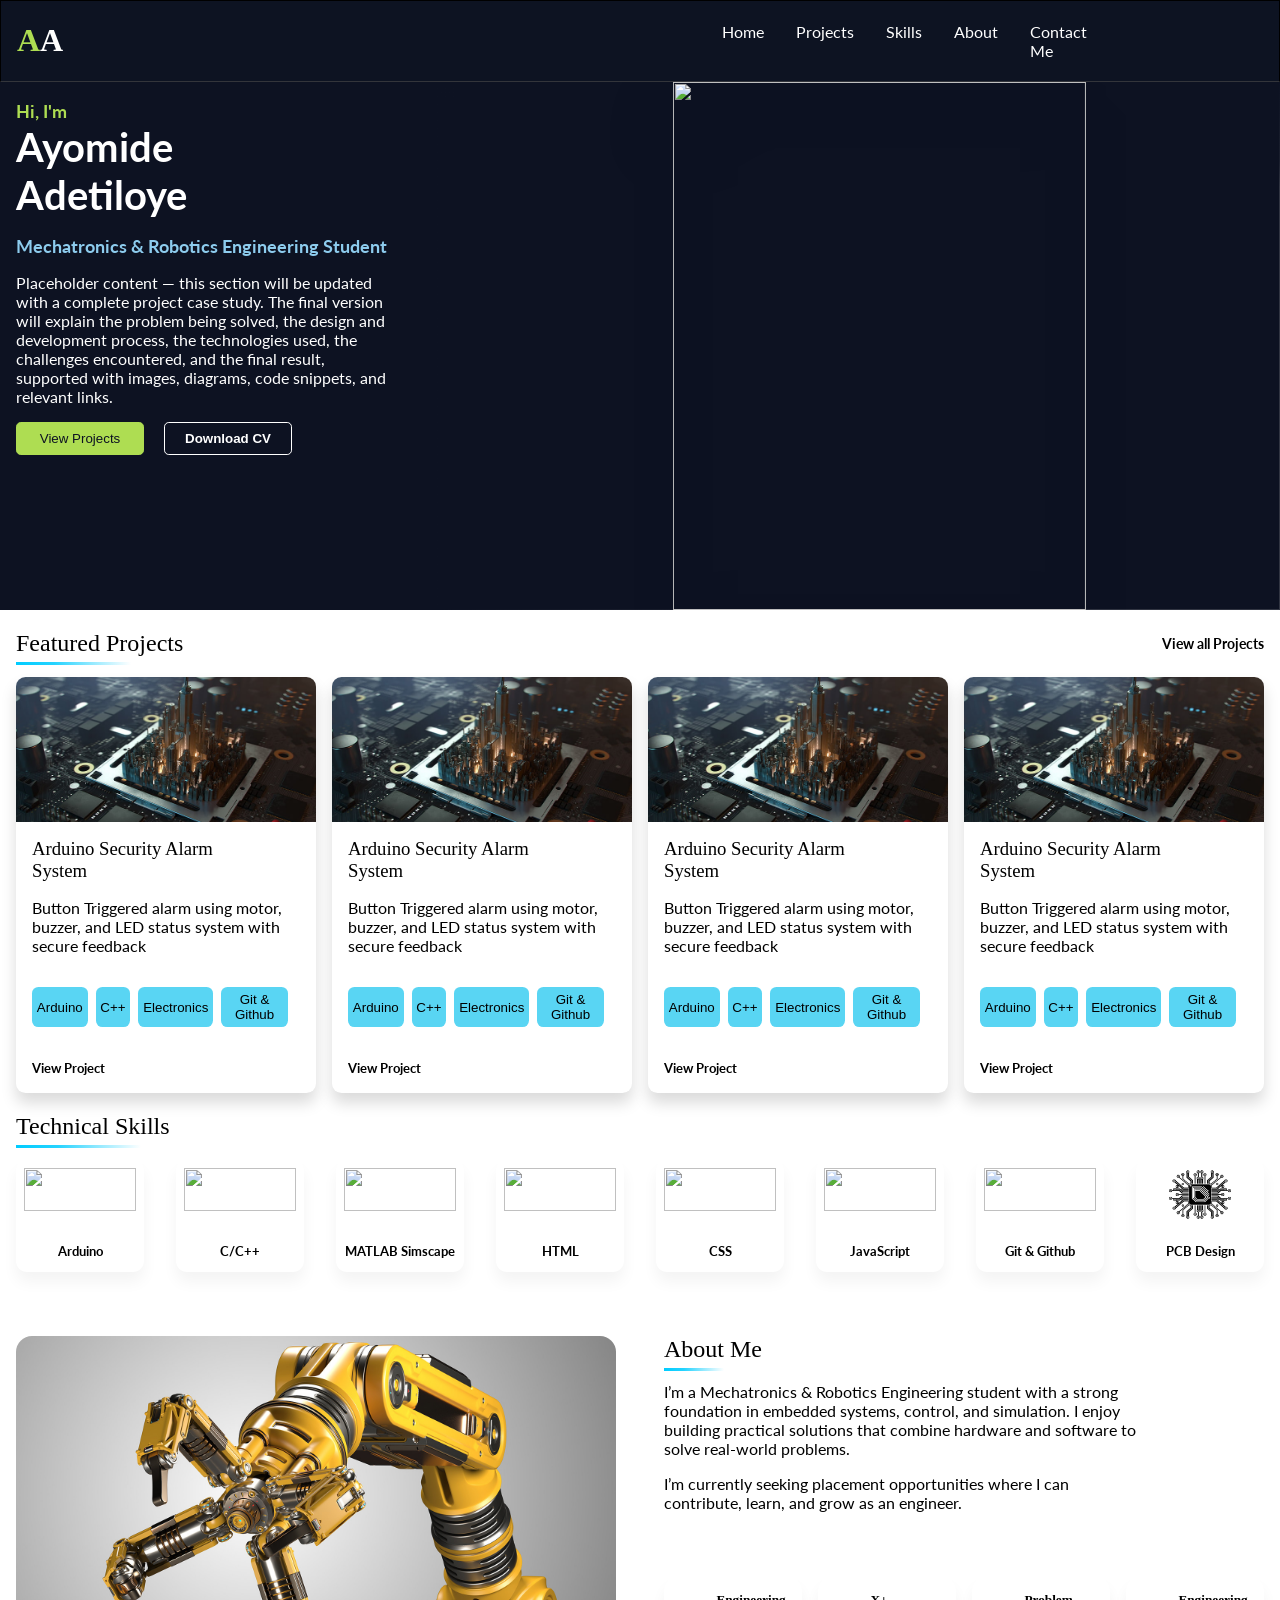
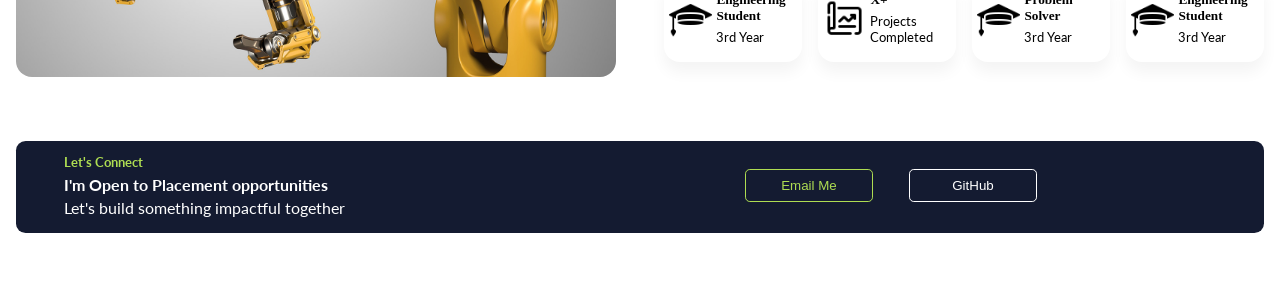
==== landing_page/landing_page.html @ 44941972 "v0.1.1" ====
<!doctype html>
<head>
  <meta name="viewport" content="width=device-width, initial-scale=1.0" />
  <link rel="preconnect" href="https://fonts.googleapis.com" />
  <link rel="preconnect" href="https://fonts.gstatic.com" crossorigin />
  <link
    href="https://fonts.googleapis.com/css2?family=Lato:ital,wght@0,100;0,300;0,400;0,700;0,900;1,100;1,300;1,400;1,700;1,900&display=swap"
    rel="stylesheet" />
  <!--Lato Font (used for normal text etc)-->
  <link rel="preconnect" href="https://fonts.googleapis.com" />
  <link rel="preconnect" href="https://fonts.gstatic.com" crossorigin />
  <link
    href="https://fonts.googleapis.com/css2?family=Pliant:ital,wght@0,100..900;1,100..900&display=swap"
    rel="stylesheet" />
  <!--Pliant Font (used for big titles etc)-->

  <!--CSS Styles-->
  <link rel="stylesheet" href="../universal-components/body.css" />
  <link rel="stylesheet" href="featured-projects.css" />
  <link rel="stylesheet" href="./technical-skills/technical-skills.css" />
  <link rel="stylesheet" href="./About-me/about-me.css" />
</head>
<body>
  <header>
    <h1><span class="h1-1">A</span>A</h1>
    <nav class="headerLinks">
      <a href="http://127.0.0.1:5500/landing_page/landing_page.html">Home</a>
      <a href="http://127.0.0.1:5500/projects_page/projects_page.html">Projects</a>
      <a href="">Skills</a>
      <a href="">About</a>
      <a href="">Contact Me</a>
    </nav>
  </header>

  <main>
    <!--=============================hero banner================================-->
    <section class="hero-banner">
      <div class="hero-banner-left">
        <p class="hbl-p1">Hi, I'm</p>
        <h2>Ayomide <br />Adetiloye</h2>
        <p class="expertise">Mechatronics & Robotics Engineering Student</p>
        <p class="hero-description">
          Placeholder content — this section will be updated with a complete
          project case study. The final version will explain the problem being
          solved, the design and development process, the technologies used, the
          challenges encountered, and the final result, supported with images,
          diagrams, code snippets, and relevant links.
        </p>
        <div>
          <a href="http://127.0.0.1:5500/projects_page/projects_page.html"><button class="hbl-b1">View Projects</button></a>
          <button class="hbl-b2">Download CV</button>
        </div>
      </div>
      <div class="hero-banner-right">
        <img
          src="../images/ChatGPT Image Jun 12, 2026, 01_33_32 AM.png"
          class="hbr-img1" />
        <img
          src="../images/pawel-czerwinski-7LoWpCOAn6k-unsplash.jpg"
          class="hbr-img2" />
      </div>
    </section>
    <!--=============================Featured Projects===========================-->
    <section class="featured-projects-sect">
      <div class="fps-1">
        <h2>Featured Projects</h2>
        <a href="http://127.0.0.1:5500/projects_page/projects_page.html">View all Projects</a>
      </div>
      <div class="project-cards-wrapper"></div>
    </section>
    <!--=============================Technical Skills===========================-->
    <section class="techS-sect">
      <h2>Technical Skills</h2>
      <div id="techS-wrapper"></div>
    </section>
    <!--=============================About-Me===========================-->
    <section class="aboutme-sect">
      <div class="profilepic-wrapper">
        <img src="About-me/images/mykola-holyutyak-4.jpg" />
      </div>
      <div class="aboutme-sect-right">
        <h2>About Me</h2>
        <p>
          I’m a Mechatronics & Robotics Engineering student with a strong
          foundation in embedded systems, control, and simulation. I enjoy
          building practical solutions that combine hardware and software to
          solve real-world problems.
        </p>
        <p>
          I’m currently seeking placement opportunities where I can contribute,
          learn, and grow as an engineer.
        </p>
        <div class="abm-cards-wrap"></div>
      </div>
    </section>
  </main>

  <footer>
    <div>
    <h5>Let's Connect</h5>
    <h4>I'm Open to Placement opportunities</h4>
    <p>Let's build something impactful together</p>
    </div>

    <div>
      <button class="fb1">Email Me</button>
      <button class="fb2">GitHub</button>
    </div>
  </footer>
  <!--========================================JavaScript===============================-->
  <script type="module" src="featured-projects/featured-projects.js"></script>
  <script type="module" src="technical-skills/technical-skills.js"></script>
  <script type="module" src="About-me/about-me.js"></script>
</body>
---- universal-components/body.css ----
body {
  margin: 0;
}

/*===========header============*/
header {
  background-color: #0d1322;
  display: flex;
  flex-direction: row;
  justify-content: space-between;
  align-items: center;
  margin-bottom: 0;
  padding-left: 1rem;
  border-bottom: rgba(80, 80, 80, 0.571);
  border-width: 0.5px;
  border-style: solid;
}

header h1 {
  flex: 4;
  color: white;
  font-family: Pliant;
}

.h1-1 {
  color: #aedd52;
}

.headerLinks {
  flex: 2;
  display: flex;
  gap: 2rem;
  height: 100%;
  margin-right: 12rem;
}

.headerLinks a {
  color: white;
  text-decoration: none;
  font-family: Lato;
}

main {
  margin-top: 0;
}

/*=====================hero banner===============*/
.hero-banner {
  background-color: #0d1222;
  padding-left: 1rem;
  display: flex;
  flex-direction: row;
  min-height: 33rem;
  max-height: 33rem;
  color: white;
  font-family: Lato;
}
/*-------left---------*/
.hero-banner-left {
  flex: 1;
}
.hbl-p1 {
  color: #aedd52;
  margin-bottom: 0.1rem;
  font-weight: bold;
  font-size: large;
}
.hero-banner-left h2 {
  color: white;
  font-size: 2.5rem;
  margin: 0;
}
.expertise {
  width: fit-content;
  color: #8dccee;
  margin-top: 1rem;
  margin-bottom: 1rem;
  font-weight: bold;
  font-size: large;
}
.hero-description {
  width: 90%;
  color: white;
  margin-top: 0;
}
/*-----right--------*/
.hero-banner-right {
  flex: 2;
  overflow: hidden;
  position: relative;
}

.hbr-img1 {
  position: absolute;
  object-fit: cover;
  width: 70%;
  height: 100%;
  z-index: 1;
  filter: drop-shadow(0 25px 35px rgba(0, 0, 0, 0.45));
  transform: translate(40%, 0%); /*transformation used for the imgae*/
}

.hbr-img2 {
  object-fit: cover;
  position: absolute;
  width: 100%;
  height: 100%;
  opacity: 0.2;
}

.hero-banner-right::after {
  position: absolute;
  content: "";
  background: linear-gradient(
    to right,
    #0d1222,
    #0d1222e6,
    #0d1222bd,
    #0d1222a5,
    #0d122200
  );
  height: 100%;
  left: 0;
  right: 60%;
}
.hero-banner-right::before {
  position: absolute;
  content: "";
  background: linear-gradient(
    to bottom,
    #0d1222,
    #0d1222e6,
    #0d1222bd,
    #0d1222a5,
    #0d122200
  );
  top: 0;
  bottom: 80%;
  width: 100%;
  z-index: 1;
}

/*---------------buttons*----------------*/
.hero-banner-left button {
  border-radius: 0.3rem;
  padding-top: 0.5rem;
  padding-bottom: 0.5rem;
  padding-left: 0.3rem;
  padding-right: 0.3rem;
  width: 8rem;
  border-style: solid;
  border-width: 0.08rem;
}
.hbl-b1 {
  background-color: #aedd52;
  border: #aedd52;
  color: #0d1222;
  margin-right: 1rem;
}

.hbl-b2 {
  background-color: none;
  background: none;
  color: white;
  border: white;
  font-weight: 600;
}

/*---------------footer*----------------*/
footer{
  margin: 1rem;
  margin-right: 1rem;
  margin-top: 4rem;
  background-color: #141b31;
  margin-bottom: 3rem;
  display: flex;
  flex-direction: row;
  align-items: center;
  gap: 25rem;
  padding-left: 3rem;
  padding-right: 3rem;
  border-radius: 0.6rem;
  padding-top: 0.8rem;
  padding-bottom: 1rem;
}

footer h5{
   color: #aedd52;;
  font-family: Lato;
  margin-top: 0;
  margin-bottom: 0.3rem;
}
footer h4{
   color: rgb(255, 255, 255);
  font-family: Lato;
  margin-top: 0;
  margin-bottom: 0.3rem;
}
footer p{
   color: rgb(255, 255, 255);
  font-family: Lato;
  margin-top: 0;
  margin-bottom: 0;
}

.fb1{
  border-radius: 0.3rem;
  padding-top: 0.5rem;
  padding-bottom: 0.5rem;
  padding-left: 0.3rem;
  padding-right: 0.3rem;
  width: 8rem;
  background: none;
  color: #aedd52;
  border: #aedd52 solid 0.08rem;
  margin-right: 2rem;
}

.fb2{
  border-radius: 0.3rem;
  padding-top: 0.5rem;
  padding-bottom: 0.5rem;
  padding-left: 0.3rem;
  padding-right: 0.3rem;
  width: 8rem;
  background: none;
  color: #ffffff;
  border: #ffffff solid 0.08rem;
  margin-right: 2rem;
}
---- landing_page/featured-projects.css ----
.featured-projects-sect {
  display: flex;
  flex-direction: column;
  padding-left: 1rem;
  padding-right: 1rem;
}

.fps-1 {
  display: flex;
  justify-content: space-between;
  align-items: center;
}

.fps-1 a {
  font-family: Lato;
  font-size: 0.9rem;
  font-weight: bold;
  text-decoration: none;
  color: black;
}
.fps-1 a:hover, .vp-link:hover{
  color: rgb(143, 143, 143);
  transition: 0.2s;
}

.featured-projects-sect h2 {
  font-family: Pliant;
  font-weight: 500;
  position: relative;
  flex: 1;
}

.featured-projects-sect h2::after {
  content: "";
  position: absolute;
  left: 0;
  bottom: -0.5rem;
  width: 10%;
  height: 3px;
  background: linear-gradient(to right, #00ccff, #25d3ff, #25d3ff7c, #25d3ff00);
}

/*------------------card structure--------------*/

.project-cards-wrapper {
  display: flex;
  flex-direction: row;
  gap: 1rem;
}

.project-card {
  flex: 1;
  max-height: 26rem;
  border-radius: 0.6rem;
  overflow: hidden;
  box-shadow: 0 10px 15px rgba(0, 0, 0, 0.144);
}

.project-card-top {
  width: 100%;
  height: 35%;
  overflow: hidden;
}

.project-card-btm {
  height: 65%;
  padding: 1rem;
}

/*----Project info-------------*/
.featured-project-image {
  object-fit: cover;
  width: 100%;
  height: 100%;
}

.featured-project-name {
  margin: 0;
  font-family: Pliant;
  font-weight: 500;
  max-width: 12rem;
}

.project-descp {
  font-family: Lato;
  max-width: 16rem;
  font-size: 1rem;
}

.tag-wrapper {
  display: flex;
  gap: 0.5rem;
  justify-content: space-between;
  max-width: 16rem;
  margin-top: 2rem;
}

.project-tag {
  flex: auto;
  border: none;
  background-color: #59d5f3;
  padding: 0.3rem;
  border-radius: 0.4rem;
}

.vp-wrapper {
  margin-top: 2rem;
}

.vp-link {
  text-decoration: none;
  font-family: Lato;
  color: black;
  font-size: 0.8rem;
  font-weight: bold;
}
---- landing_page/technical-skills/technical-skills.css ----
.techS-sect {
  display: flex;
  flex-direction: column;
  padding-left: 1rem;
  padding-right: 1rem;
}

.techS-sect h2 {
  font-family: Pliant;
  font-weight: 500;
  position: relative;
}

.techS-sect h2::after {
  content: "";
  position: absolute;
  left: 0;
  bottom: -0.5rem;
  width: 10%;
  height: 3px;
  background: linear-gradient(to right, #00ccff, #25d3ff, #25d3ff7c, #25d3ff00);
}

#techS-wrapper {
  display: flex;
  flex-direction: row;
  height: 7rem;
  gap: 2rem;
}

.skill-card {
  flex: 1;
  border-radius: 0.7rem;
  overflow: hidden;
  box-shadow: 0 10px 15px rgba(0, 0, 0, 0.048);
}

.skill-cardtop {
  height: 60%;
  overflow: hidden;
  padding: 0.5rem;
}

.skill-cardbtm {
  height: 40%;
  display: flex;
  justify-content: center;
  align-items: flex-start;
}

.skill-icon {
  object-fit: contain;
  width: 100%;
  height: 80%;
}

.skill-name {
  color: black;
  font-family: Lato;
  margin: 0;
}
---- landing_page/About-me/about-me.css ----
.aboutme-sect {
  padding-left: 1rem;
  padding-right: 1rem;
  display: flex;
  flex-direction: row;
  gap: 3rem;
  margin-top: 4rem;
}

.profilepic-wrapper {
  flex: 1;
  overflow: hidden;
  border-radius: 1rem;
}

.profilepic-wrapper img {
  width: 100%;
  height: 100%;
}

.aboutme-sect-right {
  flex: 1;
  font-family: Lato;
}

.aboutme-sect-right h2 {
  font-family: Pliant;
  font-weight: 500;
  position: relative;
  margin-top: 0;
}

.aboutme-sect-right h2::after {
  content: "";
  position: absolute;
  left: 0;
  bottom: -0.5rem;
  width: 10%;
  height: 3px;
  background: linear-gradient(to right, #00ccff, #25d3ff, #25d3ff7c, #25d3ff00);
}

.aboutme-sect-right p {
  width: 80%;
}

/*==============================card structure============================*/
.abm-cards-wrap {
  display: flex;
  flex-direction: row;
  height: 25%;
  gap: 1rem;
  margin-top: 4rem;
}

.abm-cards {
  flex: 1;
  border-radius: 1rem;
  overflow: hidden;
  display: flex;
  padding-left: 0.3rem;
  box-shadow: 0 10px 15px rgba(0, 0, 0, 0.048);
}

.abm-card-left {
  flex: 1;
}

.abm-card-right {
  flex: 2;
  padding-left: 0.3rem;
}

/*==============================card content============================*/
.abm-card-left img {
  width: 100%;
  height: 100%;
  object-fit: contain;
}

.abm-card-right p {
  margin: 0;
  font-size: 0.8rem;
}

.abm-card-right h5 {
  margin-top: 1rem;
  margin-bottom: 0.3rem;
  font-family: Pliant;
}
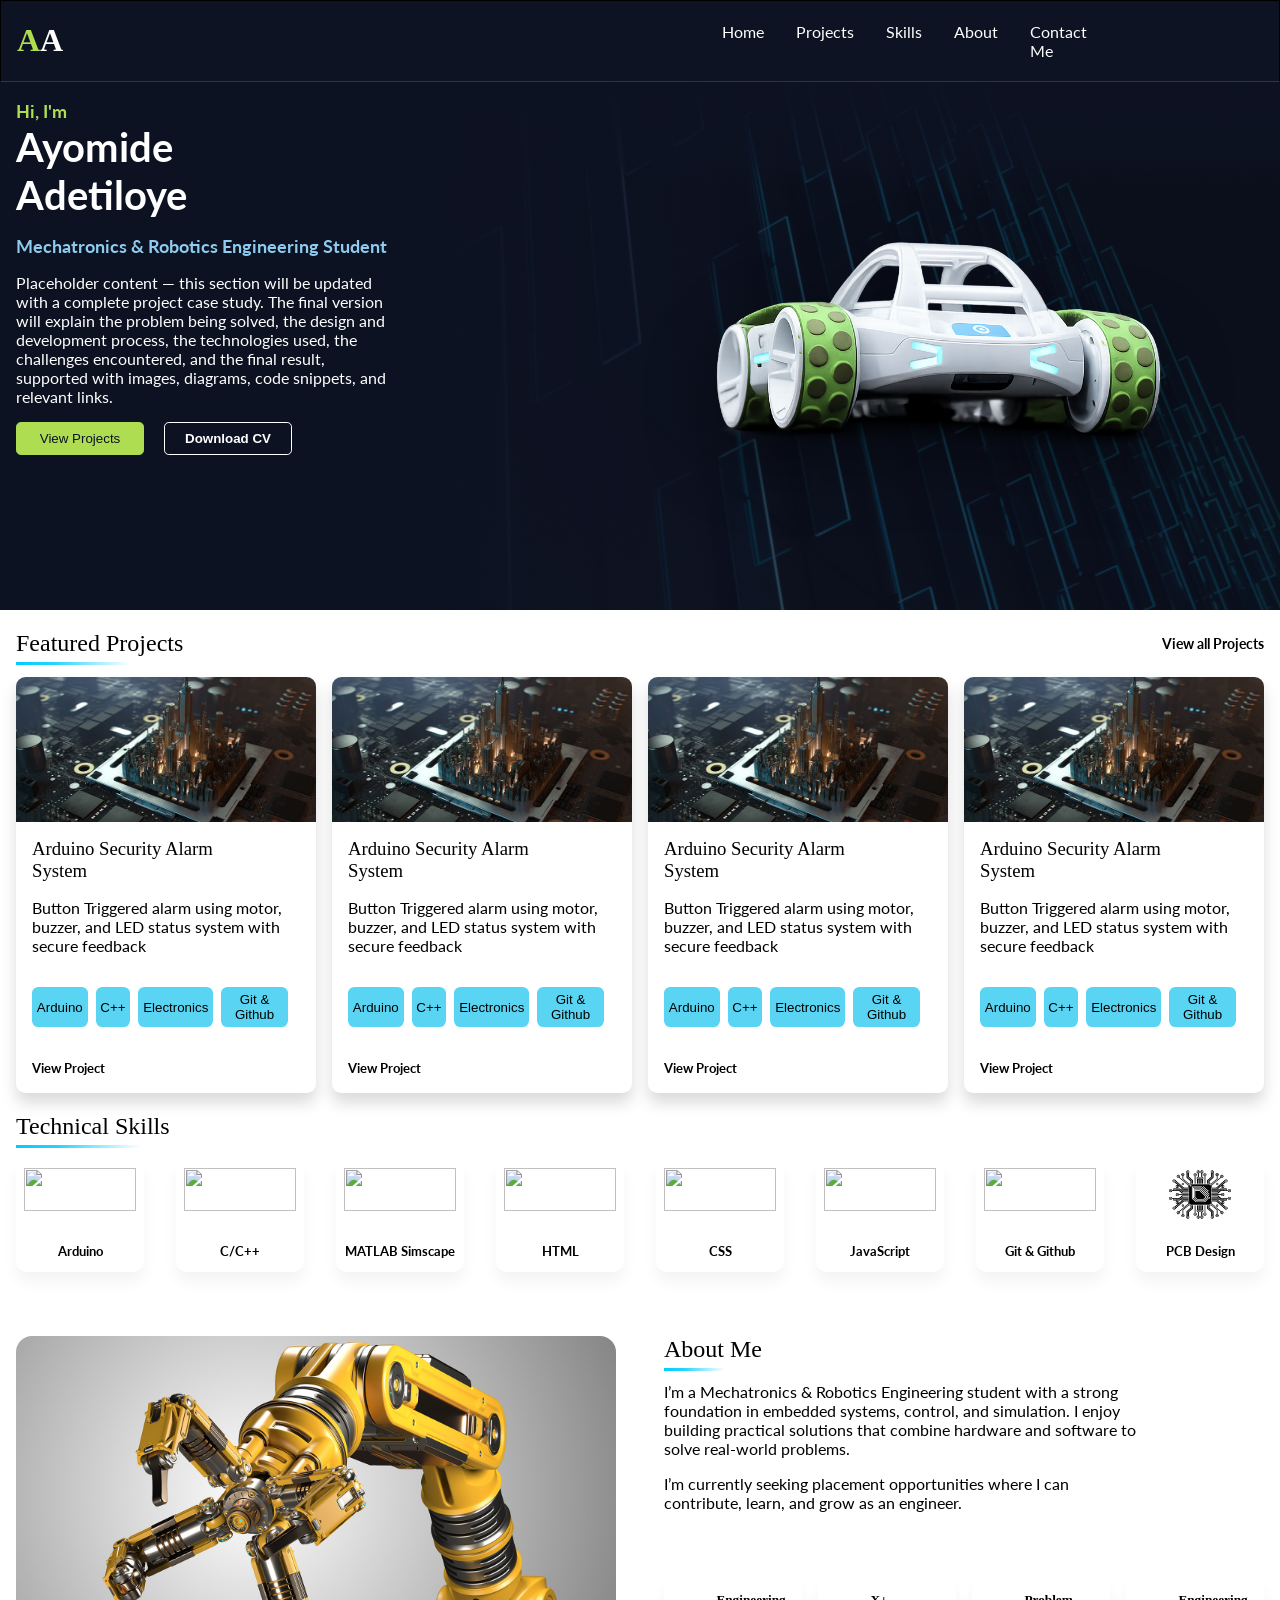
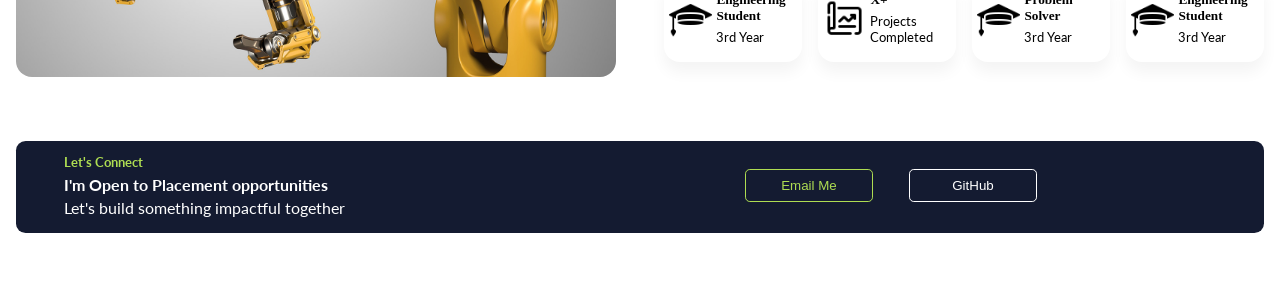
==== commit 8e5a81c9: "v0.3 (dynamic Project page has been added)" ====
--- a/landing_page/landing_page.html
+++ b/landing_page/landing_page.html
@@ -25,7 +25,9 @@
     <h1><span class="h1-1">A</span>A</h1>
     <nav class="headerLinks">
       <a href="http://127.0.0.1:5500/landing_page/landing_page.html">Home</a>
-      <a href="http://127.0.0.1:5500/projects_page/projects_page.html">Projects</a>
+      <a href="http://127.0.0.1:5500/projects_page/projects_page.html"
+        >Projects</a
+      >
       <a href="">Skills</a>
       <a href="">About</a>
       <a href="">Contact Me</a>
@@ -47,7 +49,9 @@
           diagrams, code snippets, and relevant links.
         </p>
         <div>
-          <a href="http://127.0.0.1:5500/projects_page/projects_page.html"><button class="hbl-b1">View Projects</button></a>
+          <a href="http://127.0.0.1:5500/projects_page/projects_page.html"
+            ><button class="hbl-b1">View Projects</button></a
+          >
           <button class="hbl-b2">Download CV</button>
         </div>
       </div>
@@ -64,7 +68,9 @@
     <section class="featured-projects-sect">
       <div class="fps-1">
         <h2>Featured Projects</h2>
-        <a href="http://127.0.0.1:5500/projects_page/projects_page.html">View all Projects</a>
+        <a href="http://127.0.0.1:5500/projects_page/projects_page.html"
+          >View all Projects</a
+        >
       </div>
       <div class="project-cards-wrapper"></div>
     </section>
@@ -97,9 +103,9 @@
 
   <footer>
     <div>
-    <h5>Let's Connect</h5>
-    <h4>I'm Open to Placement opportunities</h4>
-    <p>Let's build something impactful together</p>
+      <h5>Let's Connect</h5>
+      <h4>I'm Open to Placement opportunities</h4>
+      <p>Let's build something impactful together</p>
     </div>
 
     <div>
--- a/universal-components/body.css
+++ b/universal-components/body.css
@@ -167,7 +167,7 @@
 }
 
 /*---------------footer*----------------*/
-footer{
+footer {
   margin: 1rem;
   margin-right: 1rem;
   margin-top: 4rem;
@@ -184,26 +184,26 @@
   padding-bottom: 1rem;
 }
 
-footer h5{
-   color: #aedd52;;
+footer h5 {
+  color: #aedd52;
   font-family: Lato;
   margin-top: 0;
   margin-bottom: 0.3rem;
 }
-footer h4{
-   color: rgb(255, 255, 255);
+footer h4 {
+  color: rgb(255, 255, 255);
   font-family: Lato;
   margin-top: 0;
   margin-bottom: 0.3rem;
 }
-footer p{
-   color: rgb(255, 255, 255);
+footer p {
+  color: rgb(255, 255, 255);
   font-family: Lato;
   margin-top: 0;
   margin-bottom: 0;
 }
 
-.fb1{
+.fb1 {
   border-radius: 0.3rem;
   padding-top: 0.5rem;
   padding-bottom: 0.5rem;
@@ -216,7 +216,7 @@
   margin-right: 2rem;
 }
 
-.fb2{
+.fb2 {
   border-radius: 0.3rem;
   padding-top: 0.5rem;
   padding-bottom: 0.5rem;
@@ -228,4 +228,3 @@
   border: #ffffff solid 0.08rem;
   margin-right: 2rem;
 }
-
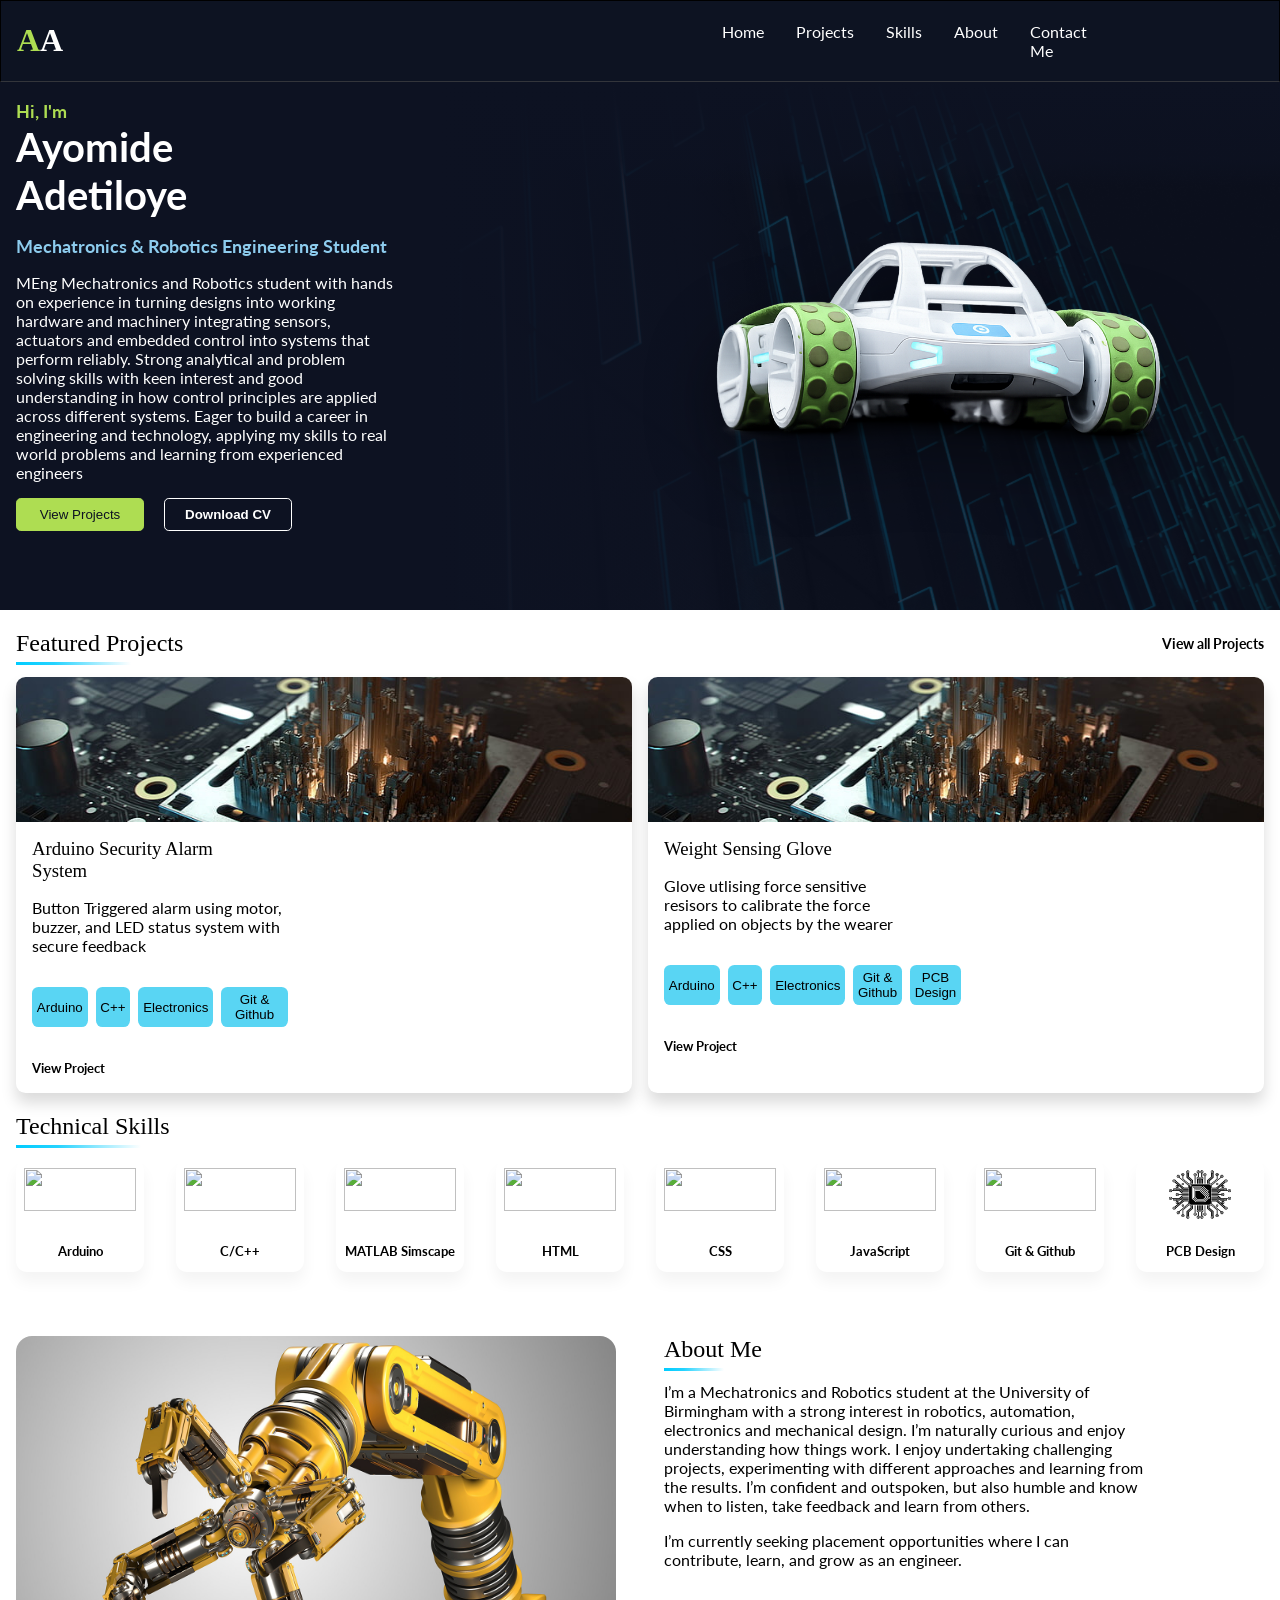
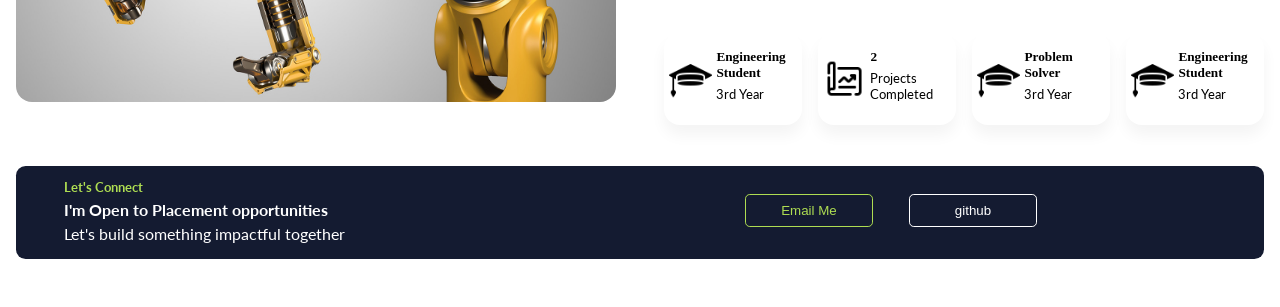
==== commit 5eac5d00: "git" ====
--- a/landing_page/landing_page.html
+++ b/landing_page/landing_page.html
@@ -42,17 +42,18 @@
         <h2>Ayomide <br />Adetiloye</h2>
         <p class="expertise">Mechatronics & Robotics Engineering Student</p>
         <p class="hero-description">
-          Placeholder content — this section will be updated with a complete
-          project case study. The final version will explain the problem being
-          solved, the design and development process, the technologies used, the
-          challenges encountered, and the final result, supported with images,
-          diagrams, code snippets, and relevant links.
+          MEng Mechatronics and Robotics student with hands on experience 
+          in turning designs into working hardware and machinery integrating 
+          sensors, actuators and embedded control into systems that perform reliably. 
+          Strong analytical and problem solving skills with keen interest and good understanding 
+          in how control principles are applied across different systems. Eager to build a career in engineering 
+          and technology, applying my skills to real world problems and learning from experienced engineers
         </p>
         <div>
           <a href="http://127.0.0.1:5500/projects_page/projects_page.html"
             ><button class="hbl-b1">View Projects</button></a
           >
-          <button class="hbl-b2">Download CV</button>
+          <a href="cv.pdf"><button class="hbl-b2">Download CV</button></a>
         </div>
       </div>
       <div class="hero-banner-right">
@@ -87,10 +88,12 @@
       <div class="aboutme-sect-right">
         <h2>About Me</h2>
         <p>
-          I’m a Mechatronics & Robotics Engineering student with a strong
-          foundation in embedded systems, control, and simulation. I enjoy
-          building practical solutions that combine hardware and software to
-          solve real-world problems.
+          I’m a Mechatronics and Robotics student at the University of Birmingham with a strong interest in robotics, 
+          automation, electronics and mechanical design.
+          I’m naturally curious and enjoy understanding how things work. 
+          I enjoy undertaking challenging projects, experimenting with different 
+          approaches and learning from the results. I’m confident and outspoken, 
+          but also humble and know when to listen, take feedback and learn from others.
         </p>
         <p>
           I’m currently seeking placement opportunities where I can contribute,
@@ -110,7 +113,7 @@
 
     <div>
       <button class="fb1">Email Me</button>
-      <button class="fb2">GitHub</button>
+      <a href="https://github.com/Ayo6985?tab=repositories" class="fb2-link"><button class="fb2">github</button></a>
     </div>
   </footer>
   <!--========================================JavaScript===============================-->
--- a/universal-components/body.css
+++ b/universal-components/body.css
@@ -228,3 +228,7 @@
   border: #ffffff solid 0.08rem;
   margin-right: 2rem;
 }
+
+.fb2:hover{
+  cursor: pointer;
+}
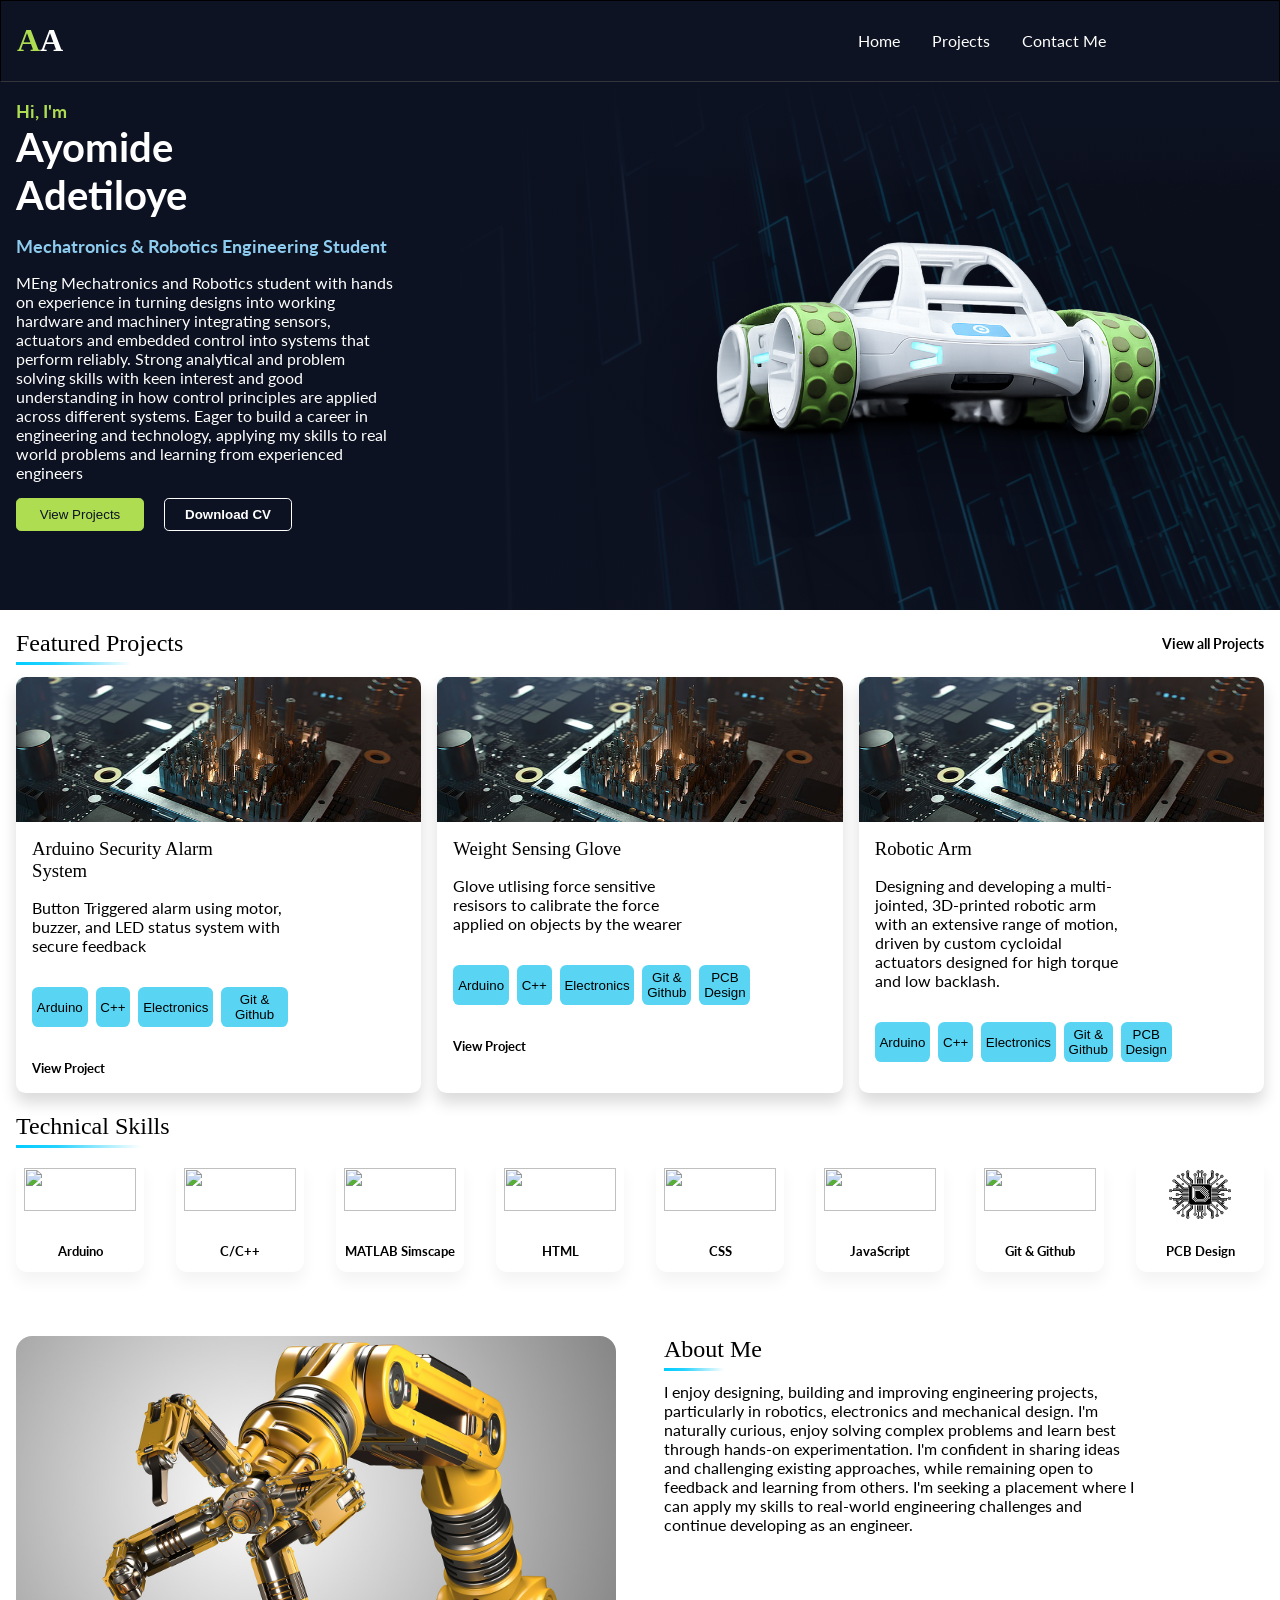
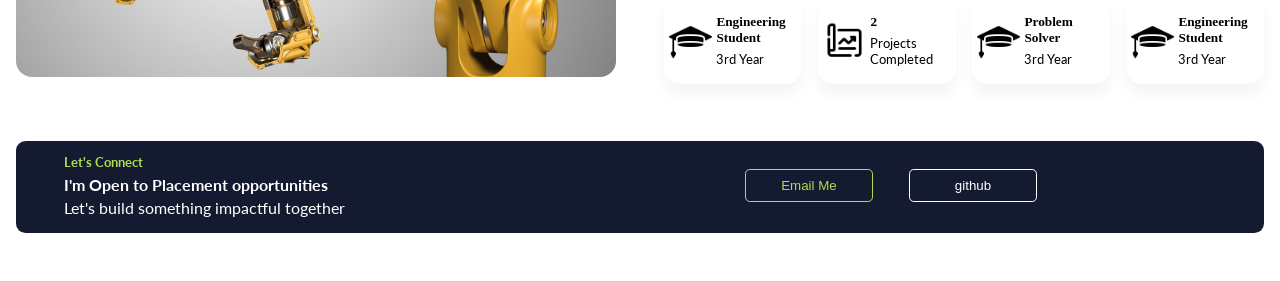
==== commit c2487733: "web update (added the robot arm and other project changes)" ====
--- a/landing_page/landing_page.html
+++ b/landing_page/landing_page.html
@@ -24,13 +24,11 @@
   <header>
     <h1><span class="h1-1">A</span>A</h1>
     <nav class="headerLinks">
-      <a href="http://127.0.0.1:5500/landing_page/landing_page.html">Home</a>
-      <a href="http://127.0.0.1:5500/projects_page/projects_page.html"
+      <a href="landing_page.html">Home</a>
+      <a href="../projects_page/projects_page.html"
         >Projects</a
       >
-      <a href="">Skills</a>
-      <a href="">About</a>
-      <a href="">Contact Me</a>
+      <a href="https://forms.cloud.microsoft/r/gTVuV1YcrX">Contact Me</a>
     </nav>
   </header>
 
@@ -50,10 +48,10 @@
           and technology, applying my skills to real world problems and learning from experienced engineers
         </p>
         <div>
-          <a href="http://127.0.0.1:5500/projects_page/projects_page.html"
+          <a href="../projects_page/projects_page.html"
             ><button class="hbl-b1">View Projects</button></a
           >
-          <a href="cv.pdf"><button class="hbl-b2">Download CV</button></a>
+          <a href="../Ayomide_CV.pdf" target="_blank"><button class="hbl-b2">Download CV</button></a>
         </div>
       </div>
       <div class="hero-banner-right">
@@ -69,7 +67,7 @@
     <section class="featured-projects-sect">
       <div class="fps-1">
         <h2>Featured Projects</h2>
-        <a href="http://127.0.0.1:5500/projects_page/projects_page.html"
+        <a href="../projects_page/projects_page.html"
           >View all Projects</a
         >
       </div>
@@ -88,17 +86,14 @@
       <div class="aboutme-sect-right">
         <h2>About Me</h2>
         <p>
-          I’m a Mechatronics and Robotics student at the University of Birmingham with a strong interest in robotics, 
-          automation, electronics and mechanical design.
-          I’m naturally curious and enjoy understanding how things work. 
-          I enjoy undertaking challenging projects, experimenting with different 
-          approaches and learning from the results. I’m confident and outspoken, 
-          but also humble and know when to listen, take feedback and learn from others.
-        </p>
-        <p>
-          I’m currently seeking placement opportunities where I can contribute,
-          learn, and grow as an engineer.
-        </p>
+  I enjoy designing, building and improving engineering projects, 
+  particularly in robotics, electronics and mechanical design. I'm naturally 
+  curious, enjoy solving complex problems and learn best through hands-on experimentation. 
+  I'm confident in sharing ideas and challenging existing approaches, while remaining open 
+  to feedback and learning from others. I'm seeking a placement where I can apply my skills to 
+  real-world engineering challenges and continue developing as an engineer.
+</p>
+
         <div class="abm-cards-wrap"></div>
       </div>
     </section>
@@ -112,7 +107,9 @@
     </div>
 
     <div>
-      <button class="fb1">Email Me</button>
+      <a href="mailto:Ayomide.Adetiloye@outlook.com.com?subject=Portfolio%20Enquiry&body=Hi%20Ayomide,">
+  <button class="fb1">Email Me</button>
+</a>
       <a href="https://github.com/Ayo6985?tab=repositories" class="fb2-link"><button class="fb2">github</button></a>
     </div>
   </footer>
--- a/universal-components/body.css
+++ b/universal-components/body.css
@@ -31,7 +31,7 @@
   display: flex;
   gap: 2rem;
   height: 100%;
-  margin-right: 12rem;
+  margin-right: 0rem;
 }
 
 .headerLinks a {
